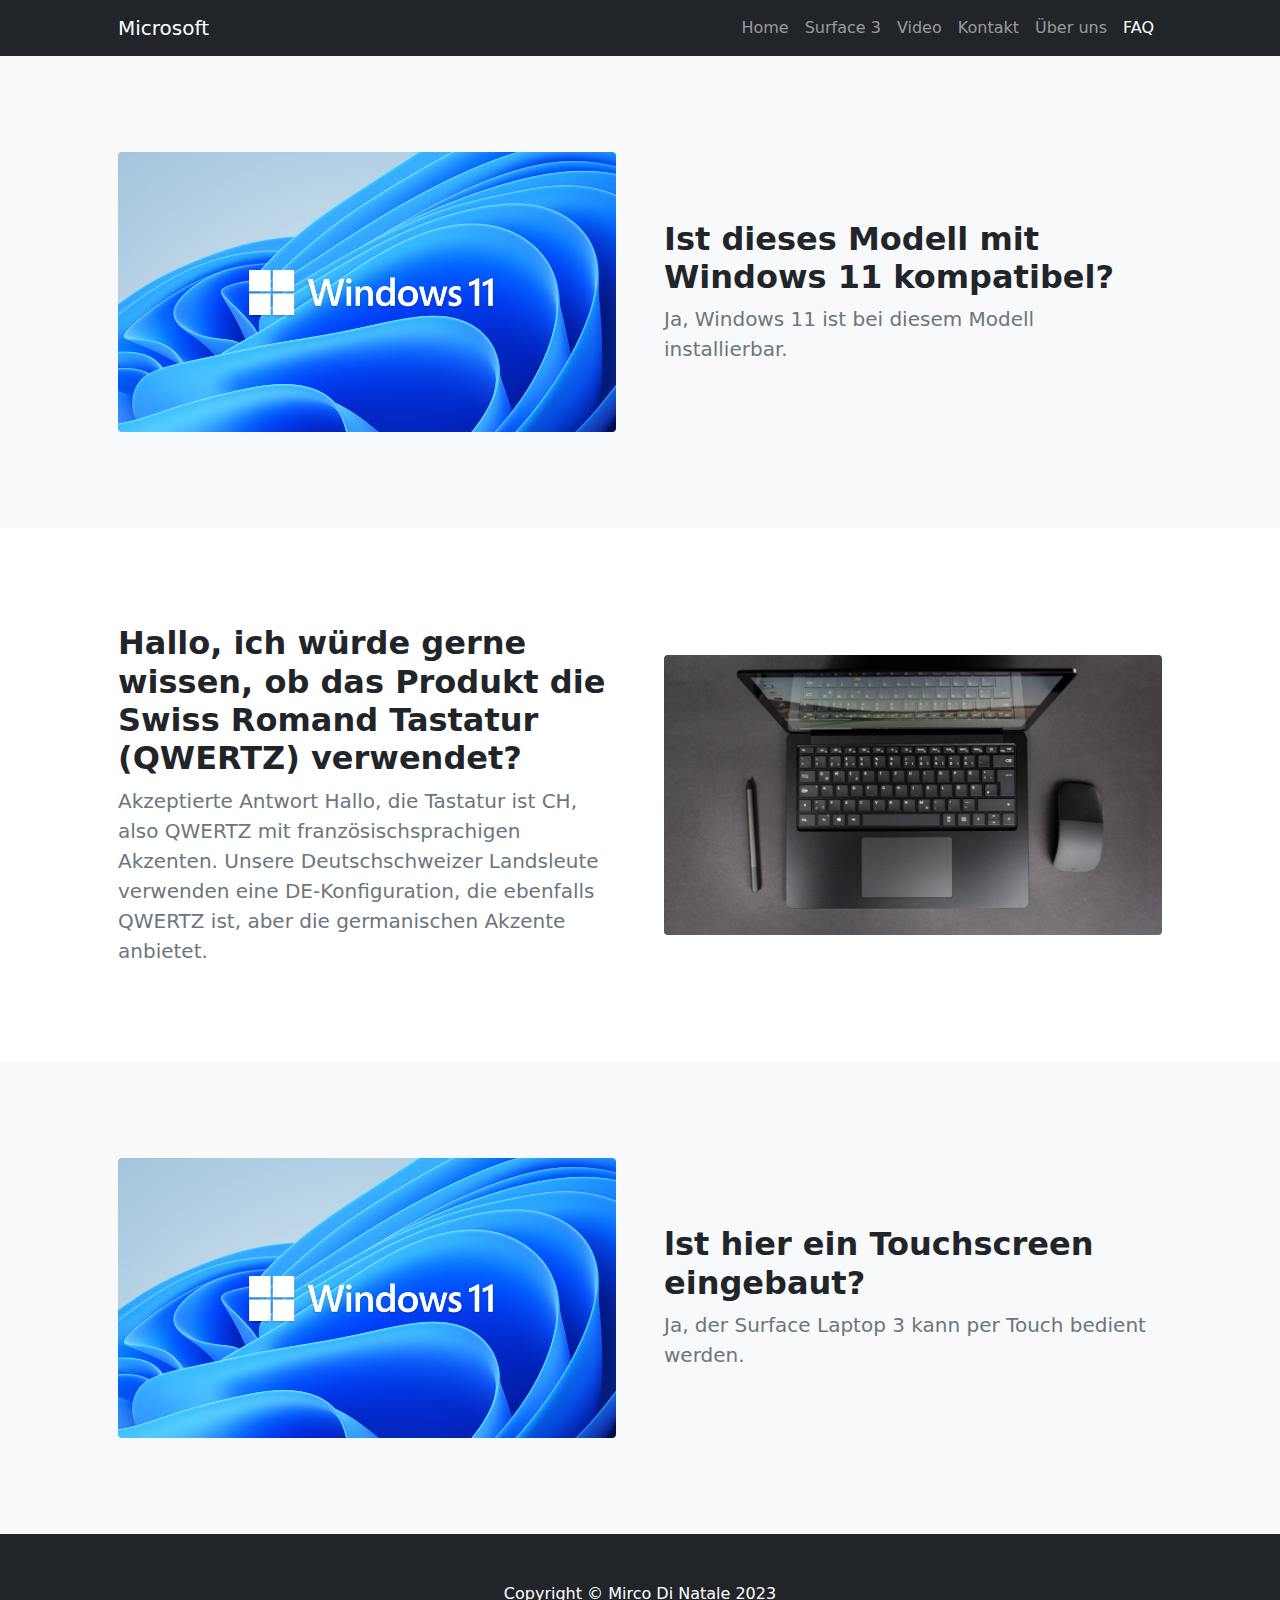
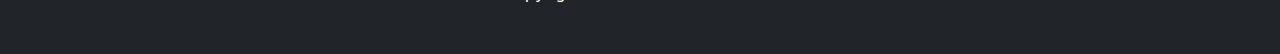
==== html/faq.html @ d242f1db "Initial" ====
<!DOCTYPE html>
<html lang="en">
<head>
    <meta charset="utf-8" />
    <meta name="viewport" content="width=device-width, initial-scale=1, shrink-to-fit=no" />
    <meta name="description" content="" />
    <meta name="author" content="" />
    <title>Microsoft</title>
    <!-- Favicon-->
    <link rel="icon" type="image/x-icon" href="../assets/favicon.ico" />
    <!-- Core theme CSS (includes Bootstrap)-->
    <link href="../css/styles.css" rel="stylesheet" />
</head>
<head>
    <meta charset="UTF-8">
    <title>Title</title>
</head>
<body>
    <!-- Responsive navbar-->
    <nav class="navbar navbar-expand-lg navbar-dark bg-dark">
        <div class="container px-5">
            <a class="navbar-brand" href="#!">Microsoft</a>
            <button class="navbar-toggler" type="button" data-bs-toggle="collapse" data-bs-target="#navbarSupportedContent" aria-controls="navbarSupportedContent" aria-expanded="false" aria-label="Toggle navigation"><span class="navbar-toggler-icon"></span></button>
            <div class="collapse navbar-collapse" id="navbarSupportedContent">
                <ul class="navbar-nav ms-auto mb-2 mb-lg-0">
                    <li class="nav-item"><a class="nav-link" href="index.html">Home</a></li>
                    <li class="nav-item"><a class="nav-link" href="surface3.html">Surface 3</a></li>
                    <li class="nav-item"><a class="nav-link" href="video.html">Video</a></li>
                    <li class="nav-item"><a class="nav-link" href="kontakt.html">Kontakt</a></li>
                    <li class="nav-item"><a class="nav-link" href="ueberuns.html">Über uns</a></li>
                    <li class="nav-item"><a class="nav-link active" aria-current="page" href="faq.html">FAQ</a></li>
                </ul>
            </div>
        </div>
    </nav>
    <!-- About section one-->
    <section class="py-5 bg-light" id="scroll-target">
        <div class="container px-5 my-5">
            <div class="row gx-5 align-items-center">
                <div class="col-lg-6"><img class="img-fluid rounded mb-5 mb-lg-0" src="../assets/windows11.jpg" alt="..."/></div>
                <div class="col-lg-6">
                    <h2 class="fw-bolder">Ist dieses Modell mit Windows 11 kompatibel?</h2>
                    <p class="lead fw-normal text-muted mb-0">Ja, Windows 11 ist bei diesem Modell installierbar.</p>
                </div>
            </div>
        </div>
    </section>
    <!-- About section two-->
    <section class="py-5">
        <div class="container px-5 my-5">
            <div class="row gx-5 align-items-center">
                <div class="col-lg-6 order-first order-lg-last"><img class="img-fluid rounded mb-5 mb-lg-0" src="../assets/tastaturVonOben.jpg" alt="..." /></div>
                <div class="col-lg-6">
                    <h2 class="fw-bolder">Hallo, ich würde gerne wissen, ob das Produkt die Swiss Romand Tastatur (QWERTZ) verwendet?</h2>
                    <p class="lead fw-normal text-muted mb-0">
                        Akzeptierte Antwort
                        Hallo, die Tastatur ist CH, also QWERTZ mit französischsprachigen Akzenten. Unsere Deutschschweizer Landsleute verwenden eine DE-Konfiguration, die ebenfalls QWERTZ ist, aber die germanischen Akzente anbietet.</p>
                </div>
            </div>
        </div>
    </section>
    <!-- About section three-->
    <section class="py-5 bg-light" id="scroll-target">
        <div class="container px-5 my-5">
            <div class="row gx-5 align-items-center">
                <div class="col-lg-6"><img class="img-fluid rounded mb-5 mb-lg-0" src="../assets/windows11.jpg" alt="..."/></div>
                <div class="col-lg-6">
                    <h2 class="fw-bolder">lst hier ein Touchscreen eingebaut?</h2>
                    <p class="lead fw-normal text-muted mb-0">Ja, der Surface Laptop 3 kann per Touch bedient werden.</p>
                </div>
            </div>
        </div>
    </section>
    <!-- Footer-->
    <footer class="py-5 bg-dark">
        <div class="container px-4 px-lg-5"><p class="m-0 text-center text-white">Copyright &copy; Mirco Di Natale 2023</p></div>
    </footer>
    <!-- Bootstrap core JS-->
    <script src="https://cdn.jsdelivr.net/npm/bootstrap@5.1.3/dist/js/bootstrap.bundle.min.js"></script>
    <!-- Core theme JS-->
    <script src="../js/scripts.js"></script>
</body>
</html>
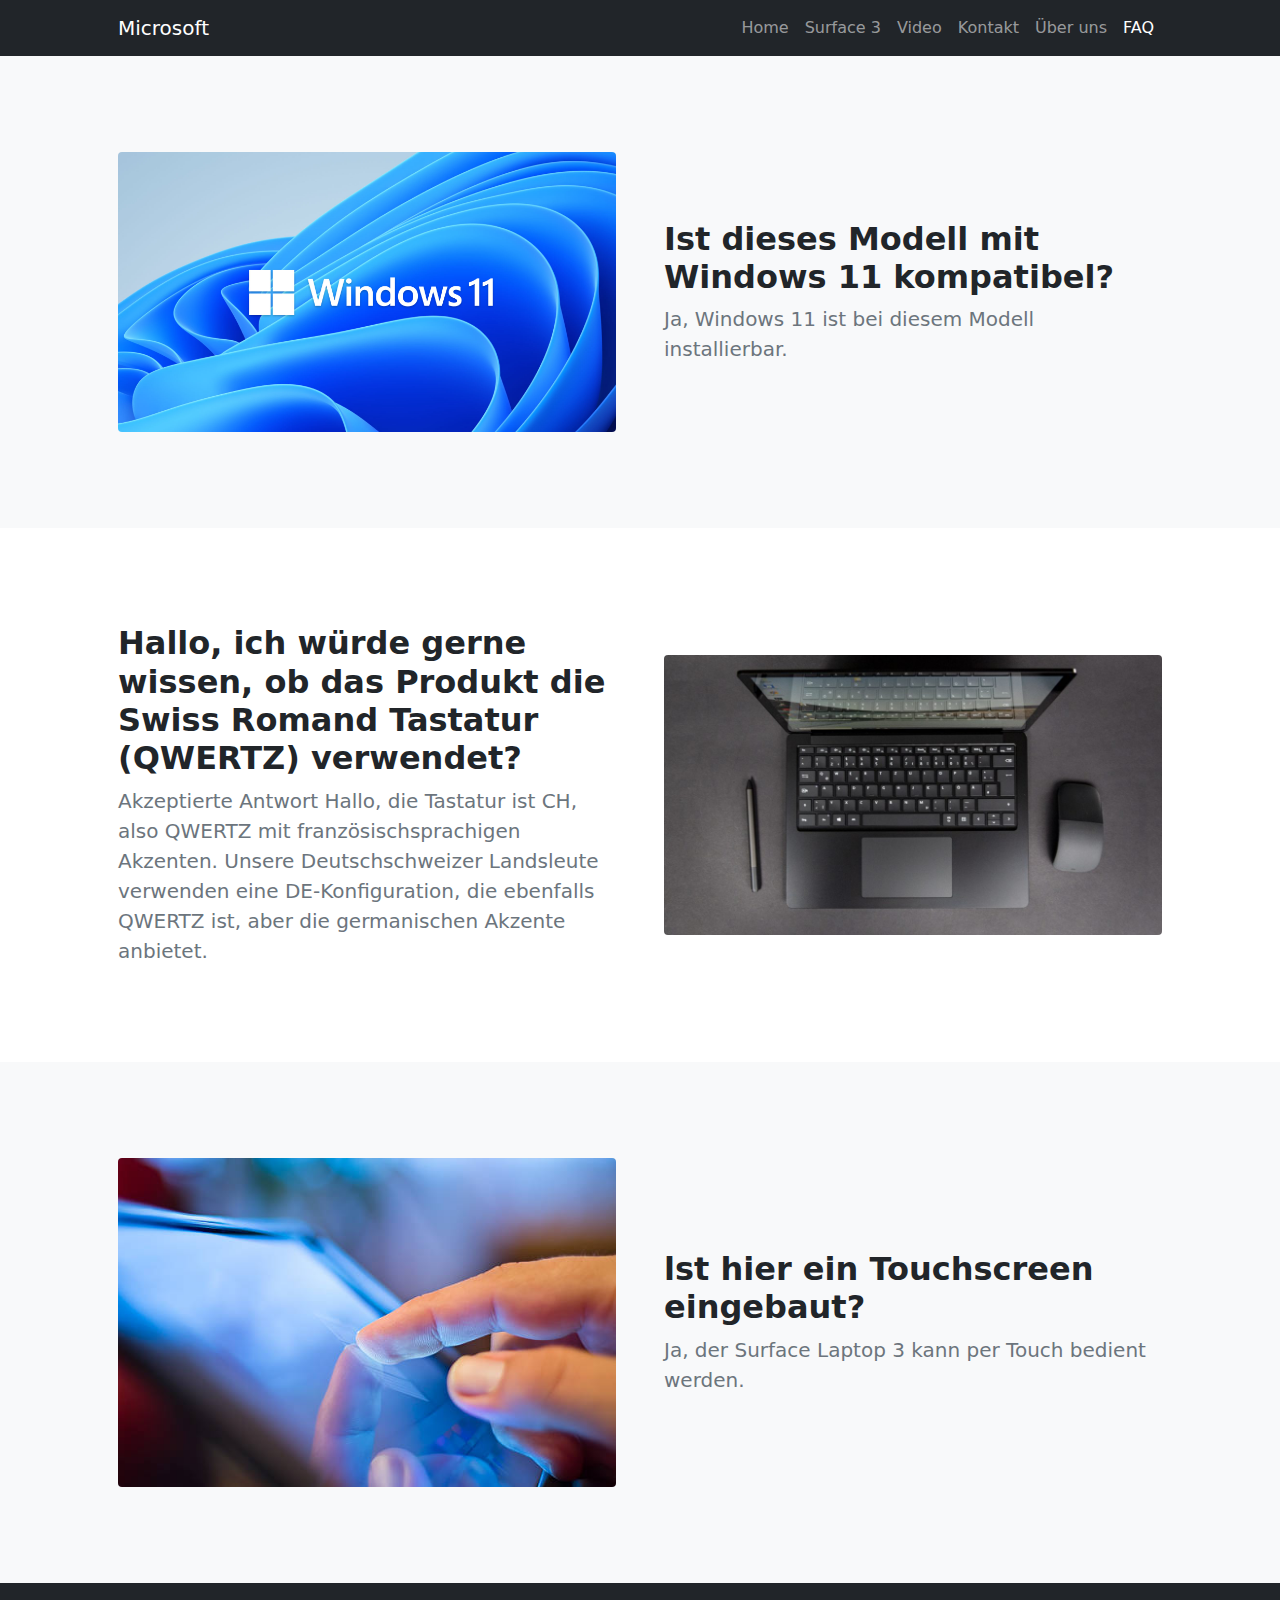
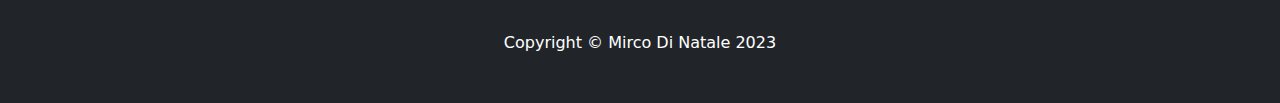
==== commit 241f8bb4: "Changes" ====
--- a/html/faq.html
+++ b/html/faq.html
@@ -19,7 +19,7 @@
     <!-- Responsive navbar-->
     <nav class="navbar navbar-expand-lg navbar-dark bg-dark">
         <div class="container px-5">
-            <a class="navbar-brand" href="#!">Microsoft</a>
+            <a class="navbar-brand" href="https://www.microsoft.com/de-ch">Microsoft</a>
             <button class="navbar-toggler" type="button" data-bs-toggle="collapse" data-bs-target="#navbarSupportedContent" aria-controls="navbarSupportedContent" aria-expanded="false" aria-label="Toggle navigation"><span class="navbar-toggler-icon"></span></button>
             <div class="collapse navbar-collapse" id="navbarSupportedContent">
                 <ul class="navbar-nav ms-auto mb-2 mb-lg-0">
@@ -63,7 +63,7 @@
     <section class="py-5 bg-light" id="scroll-target">
         <div class="container px-5 my-5">
             <div class="row gx-5 align-items-center">
-                <div class="col-lg-6"><img class="img-fluid rounded mb-5 mb-lg-0" src="../assets/windows11.jpg" alt="..."/></div>
+                <div class="col-lg-6"><img class="img-fluid rounded mb-5 mb-lg-0" src="../assets/touchscreen.jpg" alt="..."/></div>
                 <div class="col-lg-6">
                     <h2 class="fw-bolder">lst hier ein Touchscreen eingebaut?</h2>
                     <p class="lead fw-normal text-muted mb-0">Ja, der Surface Laptop 3 kann per Touch bedient werden.</p>
